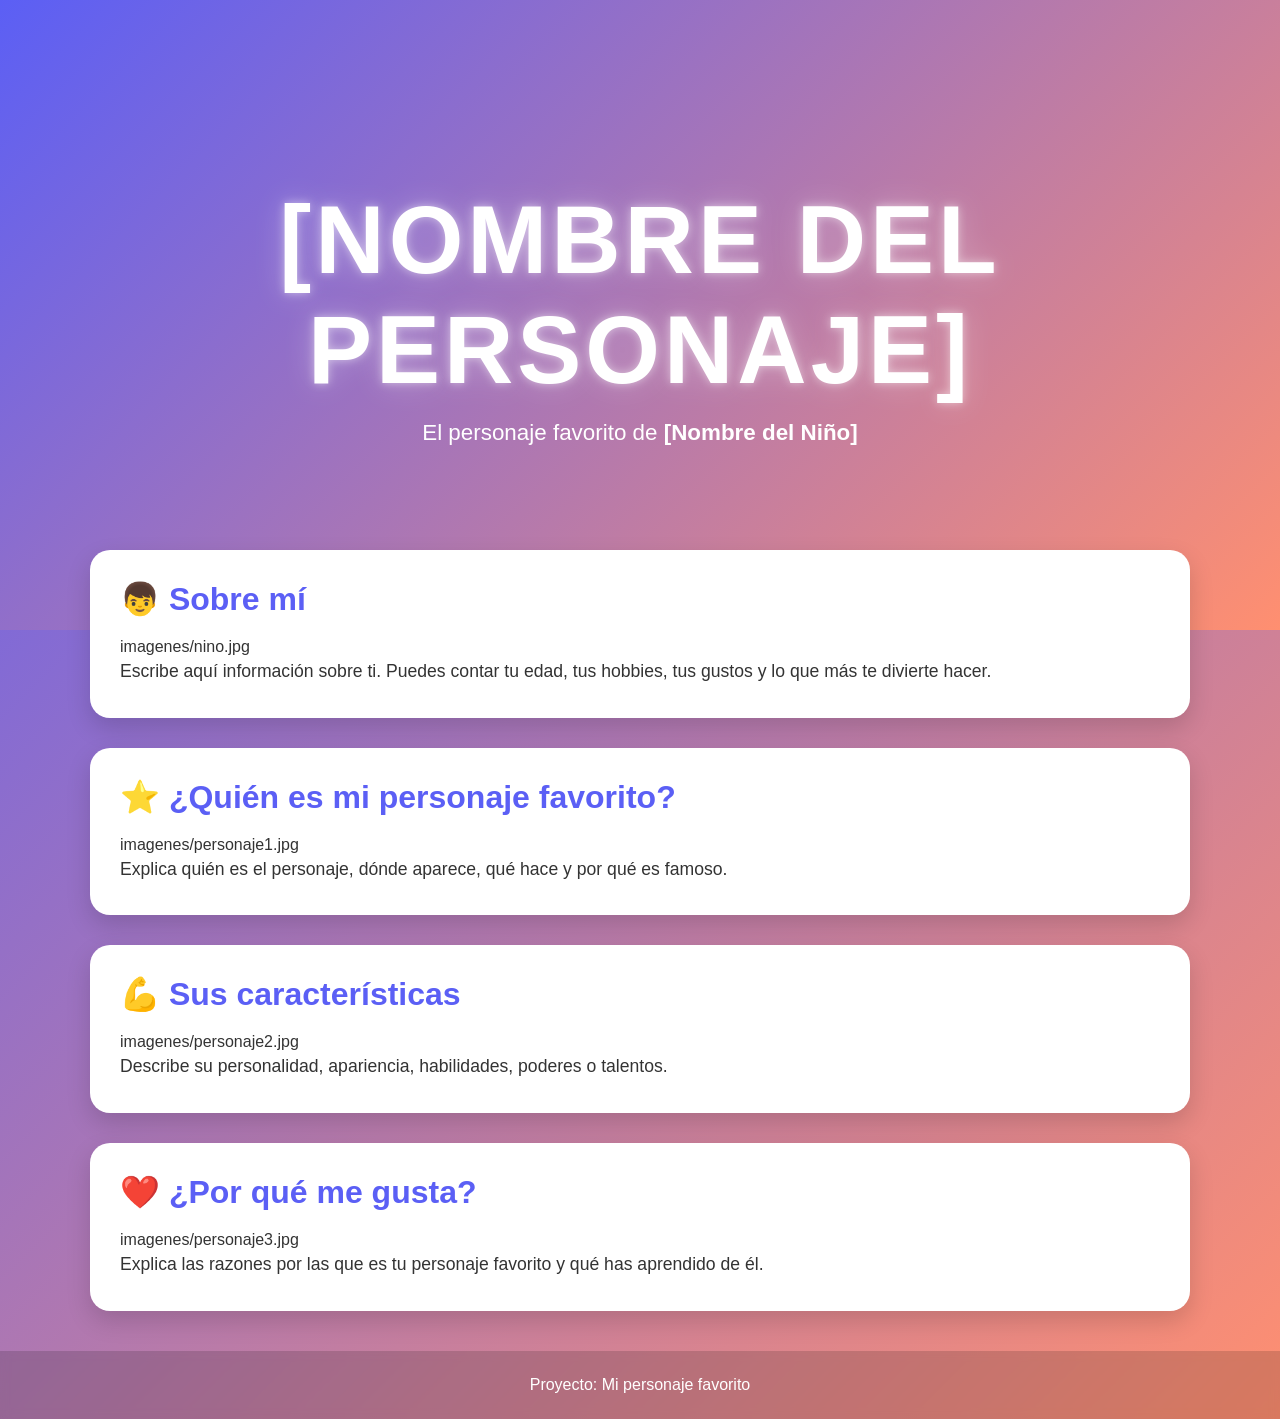
==== docs/personajeFavorito/index.html @ 0f2799e2 "Automated update" ====
<!DOCTYPE html>
<html lang="es">

<head>
    <meta charset="UTF-8">
    <meta name="viewport" content="width=device-width, initial-scale=1.0">
    <title>[Nombre del Personaje]</title>
    <link rel="stylesheet" href="style.css">
</head>

<body>

    <header class="hero">
        <div class="hero-content">
            <h1>[NOMBRE DEL PERSONAJE]</h1>
            <p>El personaje favorito de <strong>[Nombre del Niño]</strong></p>
        </div>
    </header>

    <main>

        <section class="card">
            <h2>👦 Sobre mí</h2>
            imagenes/nino.jpg

            <p>
                Escribe aquí información sobre ti.
                Puedes contar tu edad, tus hobbies,
                tus gustos y lo que más te divierte hacer.
            </p>
        </section>

        <section class="card">
            <h2>⭐ ¿Quién es mi personaje favorito?</h2>
            imagenes/personaje1.jpg

            <p>
                Explica quién es el personaje, dónde aparece,
                qué hace y por qué es famoso.
            </p>
        </section>

        <section class="card">
            <h2>💪 Sus características</h2>
            imagenes/personaje2.jpg

            <p>
                Describe su personalidad, apariencia,
                habilidades, poderes o talentos.
            </p>
        </section>

        <section class="card">
            <h2>❤️ ¿Por qué me gusta?</h2>
            imagenes/personaje3.jpg

            <p>
                Explica las razones por las que es tu personaje favorito
                y qué has aprendido de él.
            </p>
        </section>

    </main>

    <footer>
        <p>Proyecto: Mi personaje favorito</p>
    </footer>

</body>

</html>
---- docs/personajeFavorito/style.css ----
/*======================================
  PALETA DE COLORES
======================================*/
:root {
    --color-primario: #5b5ff5;
    --color-secundario: #ff8f70;
}

/*======================================
  CONFIGURACIÓN GENERAL
======================================*/
* {
    margin: 0;
    padding: 0;
    box-sizing: border-box;
}

body {
    font-family: "Segoe UI", Arial, sans-serif;

    background: linear-gradient(
        135deg,
        var(--color-primario),
        var(--color-secundario)
    );

    min-height: 100vh;
    color: #333;
}

/*======================================
  HERO
======================================*/
.hero {
    height: 70vh;

    display: flex;
    justify-content: center;
    align-items: center;

    text-align: center;

    background: linear-gradient(
        135deg,
        var(--color-primario),
        var(--color-secundario)
    );

    color: white;
}

.hero-content {
    animation: aparecer 1.5s ease;
}

.hero h1 {
    font-size: clamp(3rem, 8vw, 6rem);
    letter-spacing: 4px;
    text-transform: uppercase;

    text-shadow:
        0 0 10px rgba(255,255,255,.5),
        0 0 30px rgba(255,255,255,.3);

    animation: flotar 3s ease-in-out infinite;
}

.hero p {
    font-size: 1.4rem;
    margin-top: 15px;
}

/*======================================
  CONTENEDOR
======================================*/
main {
    width: 90%;
    max-width: 1100px;

    margin: -80px auto 40px;
}

/*======================================
  TARJETAS
======================================*/
.card {
    background: white;

    margin-bottom: 30px;
    padding: 30px;

    border-radius: 20px;

    box-shadow: 0 10px 25px rgba(0,0,0,.15);

    transition: .3s;
}

.card:hover {
    transform: translateY(-8px);
}

.card h2 {
    color: var(--color-primario);
    margin-bottom: 20px;
    font-size: 2rem;
}

.card img {
    width: 100%;
    max-width: 450px;

    display: block;
    margin: 20px auto;

    border-radius: 15px;

    transition: .4s;
}

.card img:hover {
    transform: scale(1.05);
}

.card p {
    font-size: 1.1rem;
    line-height: 1.8;
}

/*======================================
  FOOTER
======================================*/
footer {
    text-align: center;

    padding: 25px;

    color: white;

    background: rgba(0,0,0,.15);

    backdrop-filter: blur(5px);
}

/*======================================
  ANIMACIONES
======================================*/
@keyframes aparecer {
    from {
        opacity: 0;
        transform: translateY(40px);
    }

    to {
        opacity: 1;
        transform: translateY(0);
    }
}

@keyframes flotar {
    0% {
        transform: translateY(0);
    }

    50% {
        transform: translateY(-10px);
    }

    100% {
        transform: translateY(0);
    }
}

/*======================================
  RESPONSIVE
======================================*/
@media (max-width: 768px) {

    .hero {
        height: 55vh;
    }

    .hero p {
        font-size: 1rem;
    }

    .card {
        padding: 20px;
    }

    .card h2 {
        font-size: 1.5rem;
    }
}
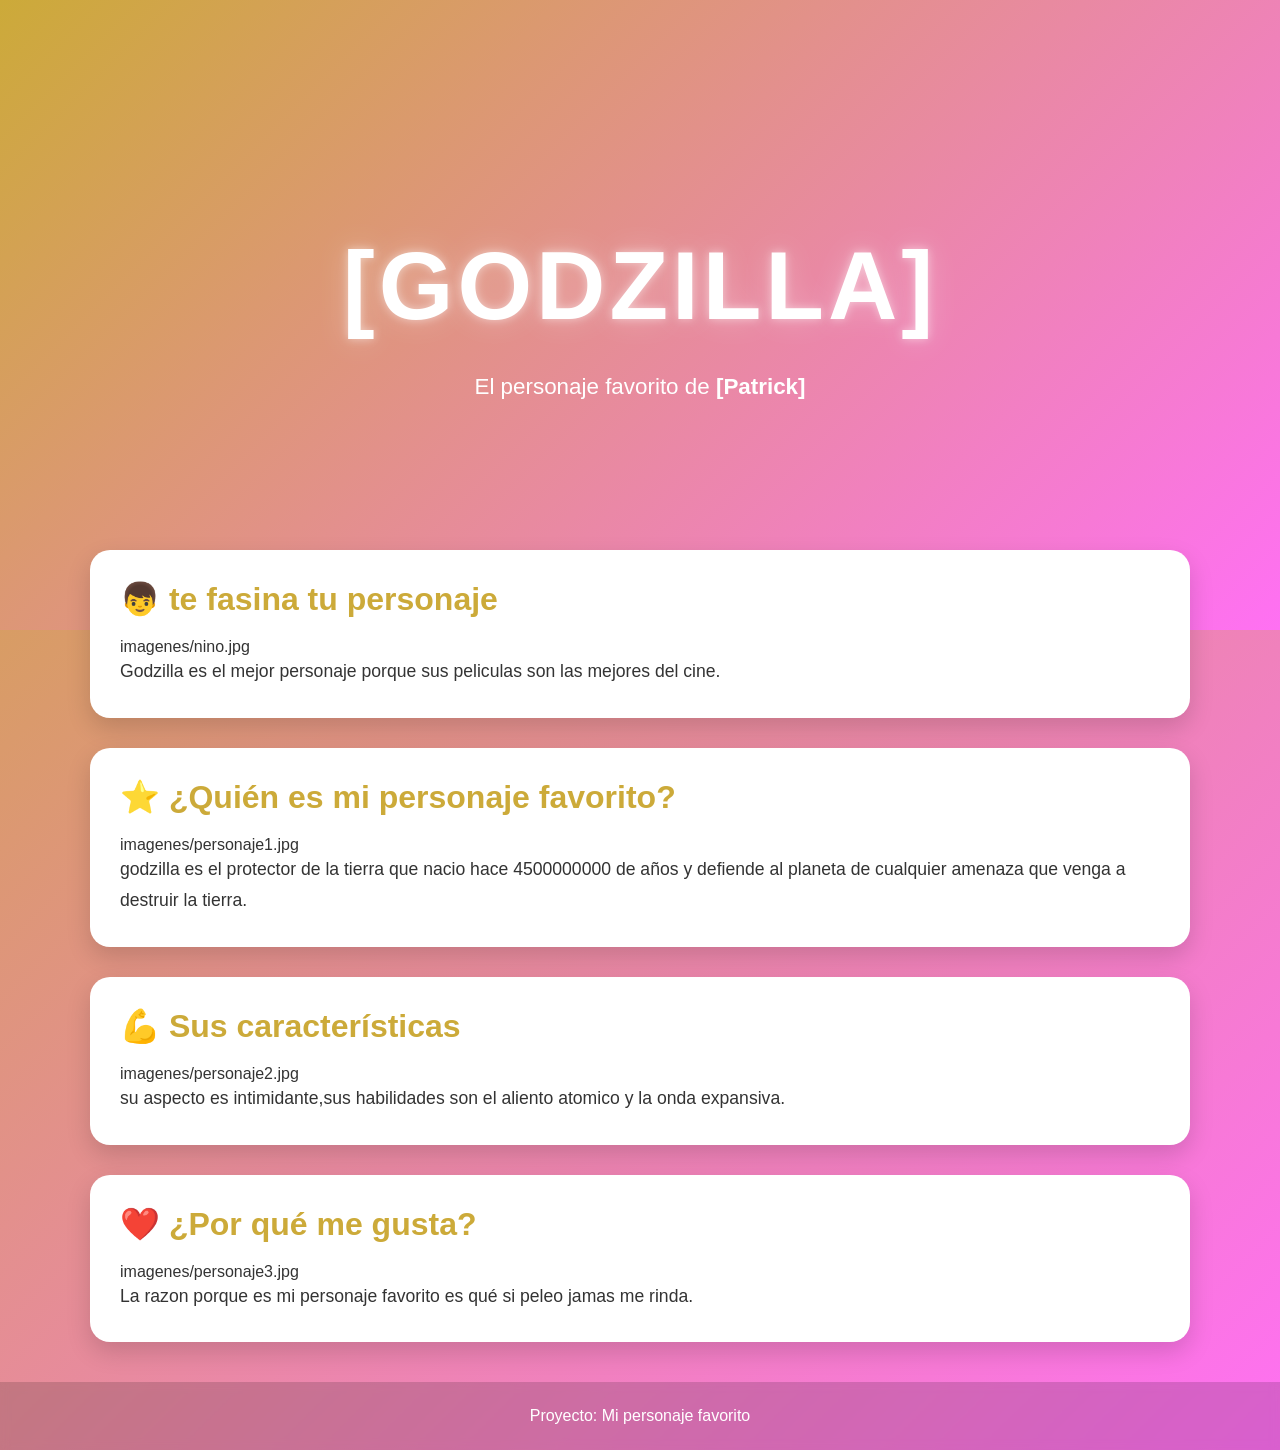
==== commit 0d643953: "el mejor personaja del cine" ====
--- a/docs/personajeFavorito/index.html
+++ b/docs/personajeFavorito/index.html
@@ -4,7 +4,7 @@
 <head>
     <meta charset="UTF-8">
     <meta name="viewport" content="width=device-width, initial-scale=1.0">
-    <title>[Nombre del Personaje]</title>
+    <title>[godzilla]</title>
     <link rel="stylesheet" href="style.css">
 </head>
 
@@ -12,21 +12,20 @@
 
     <header class="hero">
         <div class="hero-content">
-            <h1>[NOMBRE DEL PERSONAJE]</h1>
-            <p>El personaje favorito de <strong>[Nombre del Niño]</strong></p>
+            <h1>[godzilla]</h1>
+            <img style="width: 200px;"  src="https://imgs.search.brave.com/qk30YdknaNeOQ2RCf8CT1O7d6uARpMY3nWziNK8TOYc/rs:fit:860:0:0:0/g:ce/aHR0cHM6Ly9tLm1l/ZGlhLWFtYXpvbi5j/b20vaW1hZ2VzL00v/TVY1Qk5qVXhZbUl6/TldFdE9UazRNQzAw/TVRVeUxXRTNPV0V0/TkRZNVpHSTBZbU0x/WW1ZelhrRXlYa0Zx/Y0dkZVFWUm9hWEpr/VUdGeWRIbEpibWRs/YzNScGIyNVhiM0py/Wm14dmR3QEAuX1Yx/X1FMNzVfVVg1MDBf/Q1IwLDAsNTAwLDI4/MV8uanBn" alt="">
+            <p>El personaje favorito de <strong>[Patrick]</strong></p>
         </div>
     </header>
 
     <main>
 
         <section class="card">
-            <h2>👦 Sobre mí</h2>
+            <h2>👦 te fasina tu personaje</h2>
             imagenes/nino.jpg
 
             <p>
-                Escribe aquí información sobre ti.
-                Puedes contar tu edad, tus hobbies,
-                tus gustos y lo que más te divierte hacer.
+            Godzilla es el mejor personaje porque sus peliculas son las mejores del cine.
             </p>
         </section>
 
@@ -35,8 +34,8 @@
             imagenes/personaje1.jpg
 
             <p>
-                Explica quién es el personaje, dónde aparece,
-                qué hace y por qué es famoso.
+            godzilla es el protector de la tierra que nacio hace 
+            4500000000 de años y defiende al planeta de cualquier amenaza que venga a destruir la tierra.
             </p>
         </section>
 
@@ -45,8 +44,7 @@
             imagenes/personaje2.jpg
 
             <p>
-                Describe su personalidad, apariencia,
-                habilidades, poderes o talentos.
+                su aspecto es intimidante,sus habilidades son el aliento atomico y la onda expansiva.
             </p>
         </section>
 
@@ -55,8 +53,8 @@
             imagenes/personaje3.jpg
 
             <p>
-                Explica las razones por las que es tu personaje favorito
-                y qué has aprendido de él.
+                La razon porque es mi personaje favorito
+                es qué si peleo jamas me rinda.
             </p>
         </section>
 
--- a/docs/personajeFavorito/style.css
+++ b/docs/personajeFavorito/style.css
@@ -2,8 +2,8 @@
   PALETA DE COLORES
 ======================================*/
 :root {
-    --color-primario: #5b5ff5;
-    --color-secundario: #ff8f70;
+    --color-primario: #ccaa39;
+    --color-secundario: #ff70f3;
 }
 
 /*======================================
